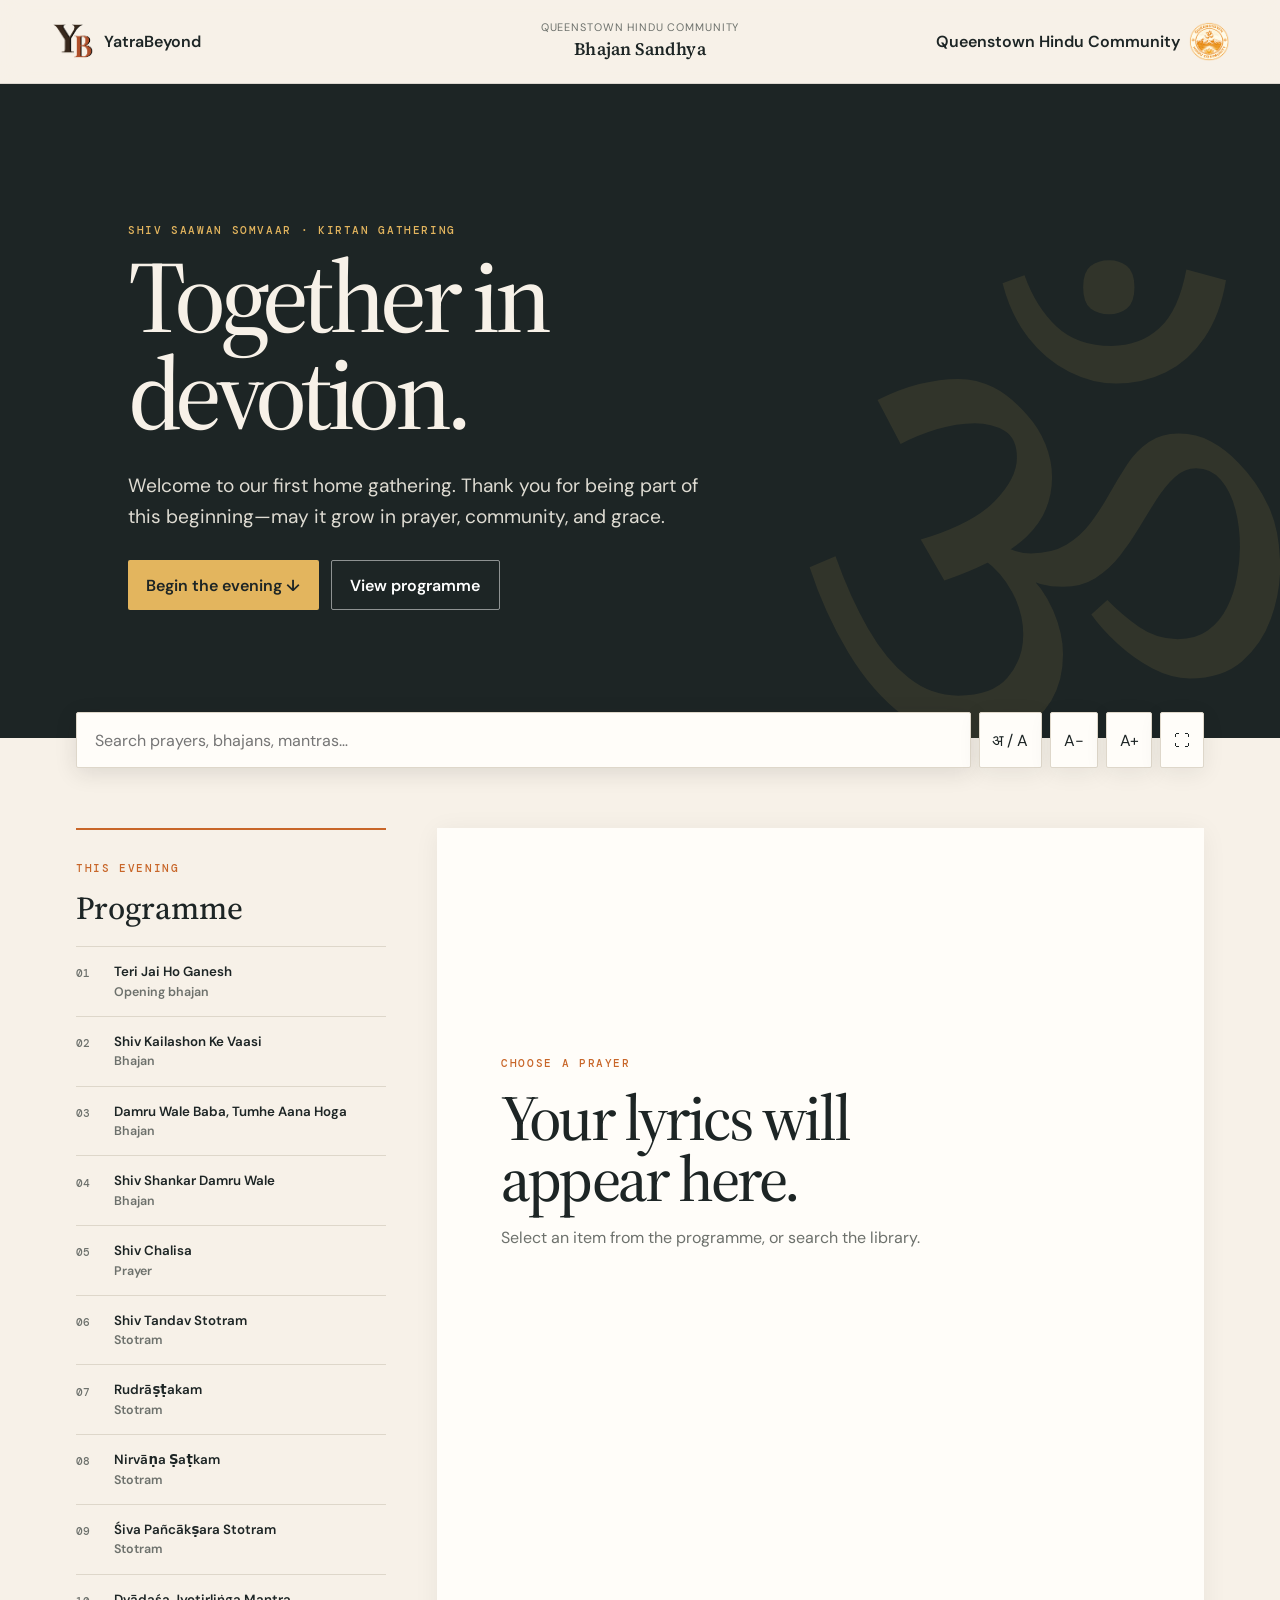
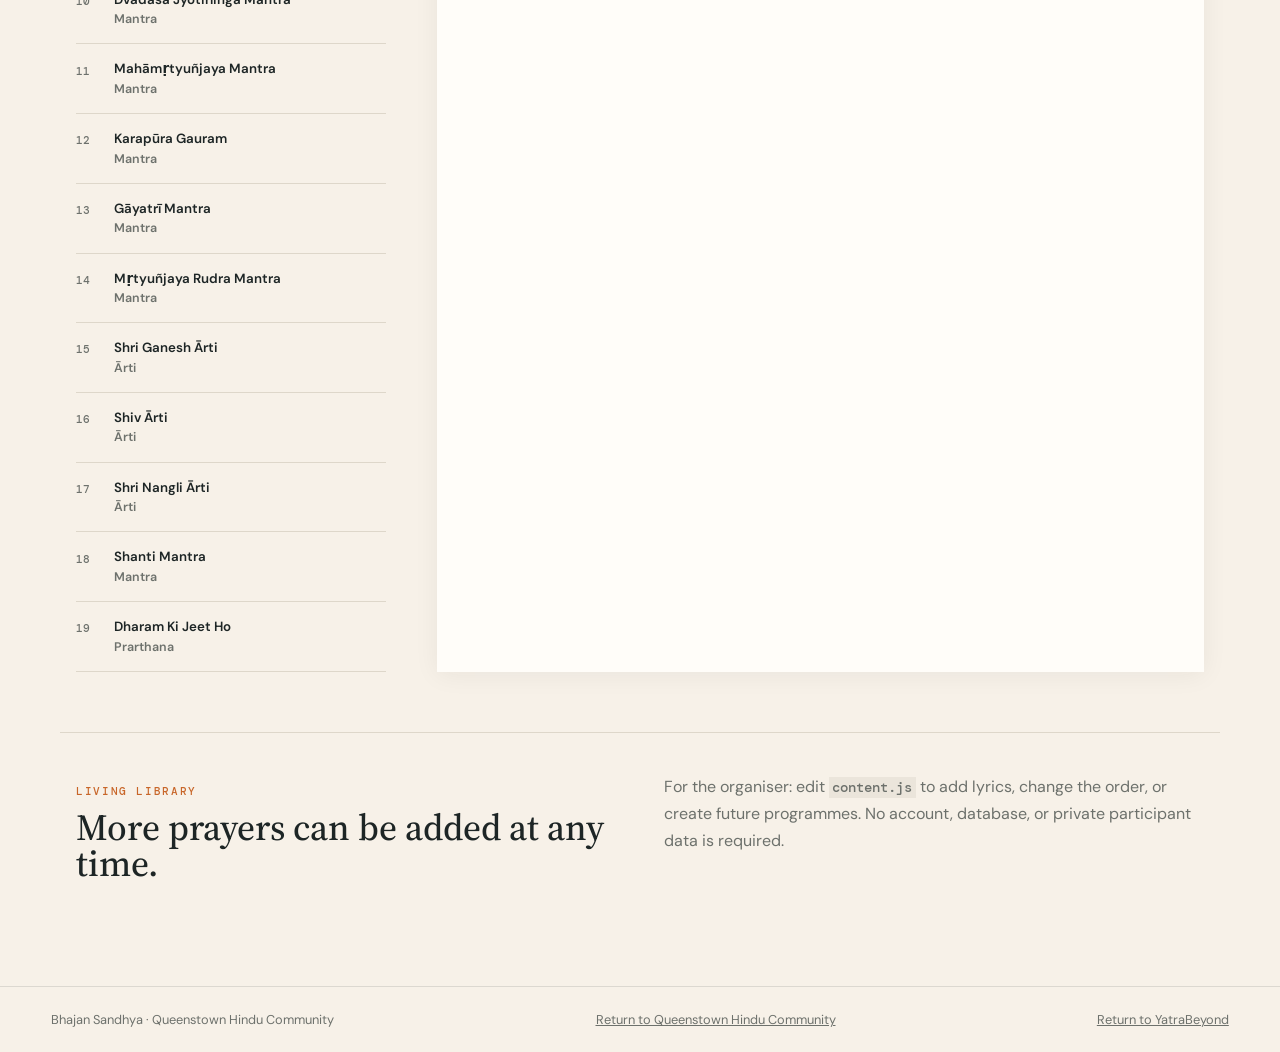
==== SaawanSomvaar/index.html @ 0677cb25 "Add Saawan Somvaar Bhajan Sandhya lyrics site at /SaawanSomvaar Adds the TV-friendly lyrics companio" ====
<!doctype html>
<html lang="en">
  <head>
    <meta charset="UTF-8" />
    <meta name="viewport" content="width=device-width, initial-scale=1.0" />
    <meta name="description" content="A TV-friendly lyrics companion for Queenstown Hindu Community Bhajan Sandhya." />
    <meta name="theme-color" content="#1d2525" />
    <title>Bhajan Sandhya | Queenstown Hindu Community</title>
    <link rel="preconnect" href="https://fonts.googleapis.com" />
    <link rel="preconnect" href="https://fonts.gstatic.com" crossorigin />
    <link href="https://fonts.googleapis.com/css2?family=DM+Mono:wght@400;500&family=DM+Sans:opsz,wght@9..40,400;9..40,500;9..40,600;9..40,700&family=Noto+Serif+Devanagari:wght@400;500;600;700&family=Source+Serif+4:opsz,wght@8..60,400;8..60,500;8..60,600;8..60,700&display=swap" rel="stylesheet" />
    <link rel="stylesheet" href="styles.css" />
    <link rel="stylesheet" href="fullscreen.css" />
    <link rel="stylesheet" href="branding.css" />
  </head>
  <body>
    <a class="skip-link" href="#main">Skip to lyrics</a>
    <header class="site-header">
      <a class="brand brand-yb" href="https://yatrabeyond.com" target="_blank" rel="noopener noreferrer" aria-label="Visit YatraBeyond">
        <span class="yb-logo-frame"><img src="YBpng.png" alt="YatraBeyond" /></span><span class="brand-label">YatraBeyond</span>
      </a>
      <div class="header-title"><span>Queenstown Hindu Community</span><strong>Bhajan Sandhya</strong></div>
      <a class="brand brand-qhc" href="/" aria-label="Return to Queenstown Hindu Community main site">
        <span class="brand-label">Queenstown Hindu Community</span><img class="qhc-logo" src="QHC.png" alt="Queenstown Hindu Community logo" />
      </a>
    </header>

    <main id="main">
      <section id="welcome" class="welcome" aria-labelledby="welcome-title">
        <p class="eyebrow">Shiv Saawan Somvaar · Kirtan gathering</p>
        <h1 id="welcome-title">Together in devotion.</h1>
        <p class="welcome-copy">Welcome to our first home gathering. Thank you for being part of this beginning—may it grow in prayer, community, and grace.</p>
        <div class="welcome-actions">
          <button class="button button-primary" id="start-programme">Begin the evening <span aria-hidden="true">↓</span></button>
          <button class="button button-quiet" id="open-programme">View programme</button>
        </div>
      </section>

      <section class="controls" aria-label="Lyrics controls">
        <label class="search"><span class="sr-only">Search lyrics and titles</span><input id="search" type="search" autocomplete="off" placeholder="Search prayers, bhajans, mantras…" /></label>
        <button class="icon-button" id="toggle-roman" aria-pressed="false" title="Show or hide Roman transliteration">अ / A</button>
        <button class="icon-button" id="font-down" title="Decrease text size">A−</button>
        <button class="icon-button" id="font-up" title="Increase text size">A+</button>
        <button class="icon-button" id="fullscreen" title="Fullscreen for TV">⛶</button>
      </section>

      <section class="app-layout">
        <aside class="programme-panel" aria-label="Programme order">
          <div class="panel-heading"><p class="eyebrow">This evening</p><h2>Programme</h2></div>
          <nav id="programme-list" class="programme-list"></nav>
        </aside>
        <article class="lyrics-panel" aria-live="polite">
          <div id="empty-state" class="empty-state"><p class="eyebrow">Choose a prayer</p><h2>Your lyrics will appear here.</h2><p>Select an item from the programme, or search the library.</p></div>
          <div id="lyrics-view" hidden>
            <div class="lyrics-topline"><span id="item-category"></span><span id="item-number"></span></div>
            <h2 id="item-title"></h2>
            <p id="item-subtitle" class="item-subtitle"></p>
            <p id="item-note" class="item-note" hidden></p>
            <div id="lyrics-content" class="lyrics-content"></div>
            <div class="lyrics-footer"><span id="source-note"></span><a href="https://yatrabeyond.com" target="_blank" rel="noopener noreferrer">YatraBeyond.com ↗</a></div>
          </div>
        </article>
      </section>

      <section id="library" class="library" aria-labelledby="library-title">
        <div><p class="eyebrow">Living library</p><h2 id="library-title">More prayers can be added at any time.</h2></div>
        <p>For the organiser: edit <code>content.js</code> to add lyrics, change the order, or create future programmes. No account, database, or private participant data is required.</p>
      </section>
    </main>
    <footer><span>Bhajan Sandhya · Queenstown Hindu Community</span><a href="/">Return to Queenstown Hindu Community</a><a href="https://yatrabeyond.com" target="_blank" rel="noopener noreferrer">Return to YatraBeyond</a></footer>
    <script src="content.js"></script>
    <script src="shiv-chalisa-dev.js"></script>
    <script src="app.js"></script>
  </body>
</html>
---- SaawanSomvaar/styles.css ----
:root{--ink:#1d2525;--pine:#263836;--saffron:#c86629;--gold:#e3b55e;--cream:#f7f1e8;--paper:#fffdf9;--muted:#6d716c;--line:#ded7ca;--size:1}*{box-sizing:border-box}html{scroll-behavior:smooth}body{margin:0;background:var(--cream);color:var(--ink);font-family:"DM Sans",system-ui,sans-serif;font-size:16px}.skip-link{position:absolute;left:-999px}.skip-link:focus{left:1rem;top:1rem;z-index:5;background:#fff;padding:.6rem}.site-header{height:84px;padding:0 clamp(1rem,4vw,4.5rem);display:grid;grid-template-columns:1fr auto 1fr;align-items:center;border-bottom:1px solid rgba(29,37,37,.12);background:rgba(247,241,232,.92);position:sticky;top:0;z-index:3;backdrop-filter:blur(12px)}.brand{display:flex;align-items:center;gap:.55rem;color:var(--ink);text-decoration:none;font-weight:600}.brand-qhc{justify-self:end}.logo-slot{width:32px;height:32px;border:1px solid var(--saffron);border-radius:50%;display:grid;place-items:center;color:var(--saffron);font:500 .7rem "DM Mono",monospace}.header-title{text-align:center;line-height:1.1;font-size:.68rem;letter-spacing:.08em;text-transform:uppercase;color:var(--muted)}.header-title strong{display:block;font:600 1.1rem "Source Serif 4",serif;letter-spacing:.01em;text-transform:none;color:var(--ink);margin-top:.15rem}.welcome{min-height:clamp(370px,55vh,590px);padding:clamp(4.5rem,10vw,9rem) clamp(1rem,10vw,12rem);position:relative;overflow:hidden;background:var(--ink);color:var(--cream)}.welcome:after{content:"ॐ";position:absolute;right:-.05em;bottom:-.35em;color:rgba(227,181,94,.1);font:clamp(16rem,45vw,44rem) "Noto Serif Devanagari",serif;line-height:1}.eyebrow{margin:0 0:.9rem;text-transform:uppercase;letter-spacing:.15em;font:500 .68rem "DM Mono",monospace;color:var(--saffron)}.welcome .eyebrow{color:var(--gold)}h1,h2{font-family:"Source Serif 4",Georgia,serif;font-weight:500}.welcome h1{position:relative;font-size:clamp(3.25rem,8vw,7rem);line-height:.95;letter-spacing:-.055em;max-width:700px;margin:0}.welcome-copy{position:relative;max-width:600px;line-height:1.65;font-size:clamp(1rem,1.5vw,1.2rem);color:#dedbd2;margin:1.7rem 0}.welcome-actions{position:relative;display:flex;gap:.75rem;flex-wrap:wrap}.button,.icon-button{font:inherit;border:0;cursor:pointer}.button{padding:.85rem 1.15rem;border-radius:2px;font-weight:600}.button-primary{background:var(--gold);color:var(--ink)}.button-quiet{border:1px solid rgba(255,255,255,.5);background:transparent;color:white}.controls{margin:-1.65rem auto 0;position:relative;z-index:2;max-width:1160px;padding:0 1rem;display:flex;gap:.5rem}.search{flex:1;background:var(--paper);box-shadow:0 5px 22px rgba(31,36,32,.12);border:1px solid var(--line);border-radius:2px}.search input{width:100%;padding:1.05rem 1.1rem;border:0;background:transparent;font:inherit;color:var(--ink);outline-offset:-3px}.icon-button{background:var(--paper);padding:.7rem .8rem;border:1px solid var(--line);box-shadow:0 5px 22px rgba(31,36,32,.08);border-radius:2px;color:var(--ink)}.icon-button[aria-pressed="true"]{background:var(--pine);color:white}.app-layout{display:grid;grid-template-columns:minmax(235px,310px) minmax(0,1fr);gap:clamp(1.5rem,4vw,4rem);max-width:1160px;margin:3.75rem auto;padding:0 1rem}.programme-panel{border-top:2px solid var(--saffron)}.panel-heading{padding:1.25rem 0 1rem;border-bottom:1px solid var(--line)}.panel-heading h2{font-size:2rem;margin:0}.programme-list{display:flex;flex-direction:column}.programme-item{width:100%;padding:1rem 0;text-align:left;border:0;border-bottom:1px solid var(--line);background:transparent;cursor:pointer;color:var(--ink);display:grid;grid-template-columns:2rem 1fr;gap:.4rem;font-family:inherit}.programme-item:hover,.programme-item[aria-current="true"]{color:var(--saffron)}.programme-item small{font:500 .7rem "DM Mono",monospace;color:var(--muted);padding-top:.2rem}.programme-item span{font-weight:600;line-height:1.3}.programme-item em{display:block;font-style:normal;color:var(--muted);font-size:.78rem;margin-top:.2rem}.lyrics-panel{background:var(--paper);min-height:680px;padding:clamp(1.5rem,5vw,5rem);box-shadow:0 3px 24px rgba(31,36,32,.06)}.empty-state{max-width:430px;padding-top:clamp(5rem,17vh,12rem)}.empty-state h2{font-size:clamp(2.4rem,4vw,4rem);line-height:1;margin:.2rem 0 1rem}.empty-state p:last-child{line-height:1.6;color:var(--muted)}.lyrics-topline{display:flex;justify-content:space-between;gap:1rem;color:var(--muted);font:500 .68rem "DM Mono",monospace;text-transform:uppercase;letter-spacing:.08em}.lyrics-panel h2{font-size:clamp(2.6rem,5vw,5rem);line-height:.95;letter-spacing:-.045em;margin:1.1rem 0 .8rem}.item-subtitle{font-size:1.05rem;color:var(--muted);margin:0 0 1.8rem;line-height:1.45}.item-note{border-left:2px solid var(--gold);padding:.65rem 1rem;background:#fff8e9;color:#625030;line-height:1.5}.lyrics-content{font-size:calc(1.08rem * var(--size));line-height:1.63}.verse{padding:1.55rem 0;border-top:1px solid var(--line)}.devanagari{font-family:"Noto Serif Devanagari","Nirmala UI",serif;font-size:calc(1.46em * var(--size));line-height:1.55;white-space:pre-line}.roman{font-family:"Source Serif 4",Georgia,serif;font-size:calc(1em * var(--size));line-height:1.55;color:#5a615c;white-space:pre-line;margin-top:.42rem}.roman[hidden]{display:none}.placeholder{padding:1.25rem;background:#fff8e9;border:1px dashed #d8c18c;color:#625030;line-height:1.6}.lyrics-footer{margin-top:3rem;padding-top:1rem;border-top:1px solid var(--line);display:flex;justify-content:space-between;gap:1rem;font-size:.8rem;color:var(--muted)}.lyrics-footer a,footer a{color:inherit}.library{max-width:1160px;margin:0 auto 4rem;padding:2.5rem 1rem;border-top:1px solid var(--line);display:grid;grid-template-columns:1fr 1fr;gap:3rem}.library h2{font-size:2.3rem;line-height:1;margin:0}.library>p{margin:0;line-height:1.7;color:var(--muted)}code{font:500 .85em "DM Mono",monospace;background:#ebe5db;padding:.15em .25em}footer{border-top:1px solid rgba(29,37,37,.12);padding:1.5rem clamp(1rem,4vw,4.5rem);display:flex;justify-content:space-between;gap:1rem;font-size:.8rem;color:var(--muted)}.sr-only{position:absolute;width:1px;height:1px;overflow:hidden;clip:rect(0,0,0,0)}@media(max-width:700px){.site-header{height:65px;grid-template-columns:1fr auto}.header-title{display:none}.brand-yb span:last-child{display:none}.app-layout{grid-template-columns:1fr;margin-top:2.5rem}.programme-panel{order:2}.lyrics-panel{min-height:500px}.library{grid-template-columns:1fr;gap:1.25rem}.controls{gap:.3rem}.icon-button{padding:.7rem .55rem}.welcome{padding-top:5rem}.brand-qhc span:first-child{display:none}}@media print{.site-header,.welcome,.controls,.programme-panel,.library,footer{display:none}.app-layout{display:block;margin:0;padding:0}.lyrics-panel{box-shadow:none;padding:0}.roman{display:block!important}}
---- SaawanSomvaar/fullscreen.css ----
/* The normal lyrics card remains centred; fullscreen turns that card into the TV reader. */
.lyrics-panel:fullscreen {
  width: 100vw;
  height: 100vh;
  min-height: 0;
  overflow-y: auto;
  padding: clamp(2rem, 5vw, 7rem) clamp(2rem, 9vw, 13rem);
  background: var(--paper);
  box-shadow: none;
}

.lyrics-panel:fullscreen #lyrics-view {
  max-width: min(100%, 1500px);
  margin: 0 auto;
}

.lyrics-panel:fullscreen h2 { font-size: clamp(3.5rem, 7vw, 8rem); }
.lyrics-panel:fullscreen .lyrics-content { font-size: clamp(1.35rem, 2.05vw, 2.55rem); line-height: 1.55; }
.lyrics-panel:fullscreen .verse { padding: 2.1rem 0; }
.lyrics-panel:fullscreen .lyrics-topline,
.lyrics-panel:fullscreen .lyrics-footer { font-size: clamp(.8rem, 1vw, 1.05rem); }
---- SaawanSomvaar/branding.css ----
.yb-logo-frame {
  width: 44px;
  height: 38px;
  overflow: hidden;
  display: block;
  position: relative;
}

.yb-logo-frame img {
  width: 64px;
  height: 64px;
  max-width: none;
  position: absolute;
  left: -10px;
  top: -14px;
  mix-blend-mode: multiply;
}

.qhc-logo {
  width: 40px;
  height: 40px;
  object-fit: contain;
}

@media (max-width: 700px) {
  .brand-yb .brand-label,
  .brand-qhc .brand-label { display: none; }
}
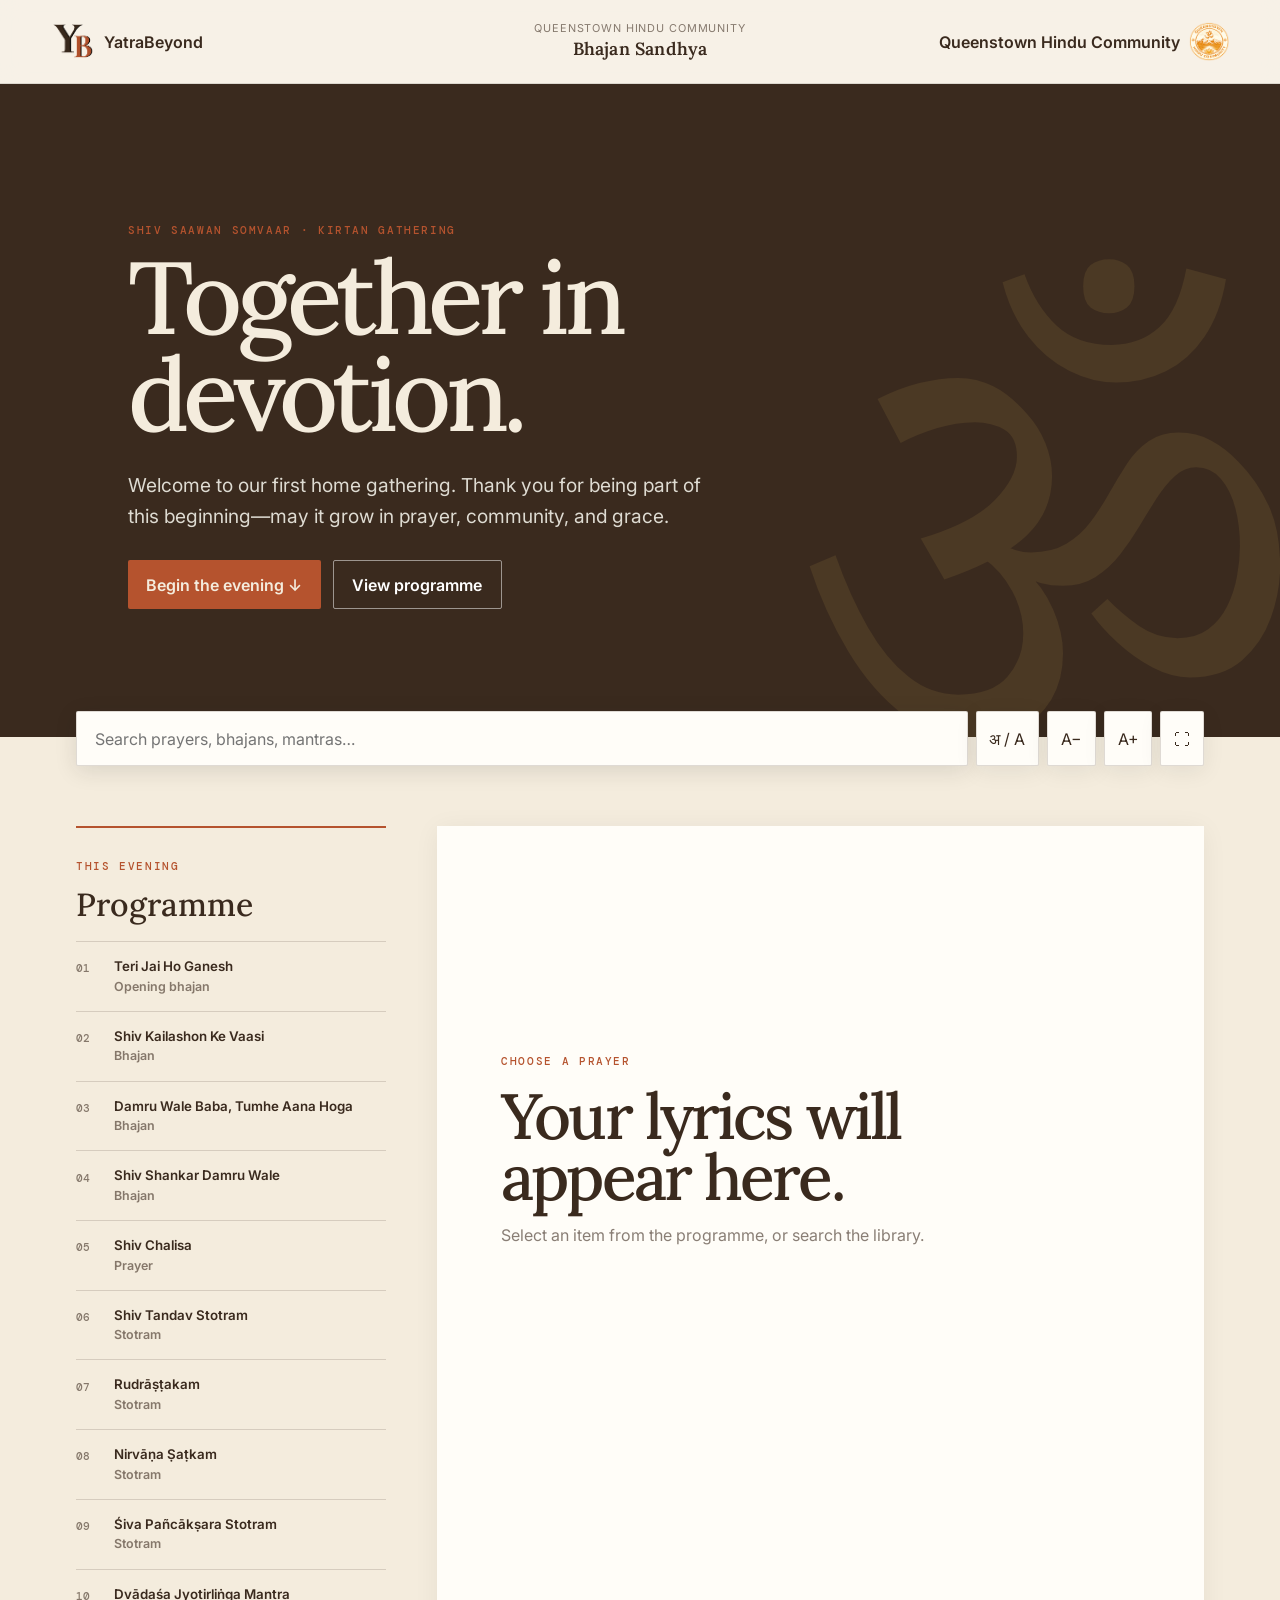
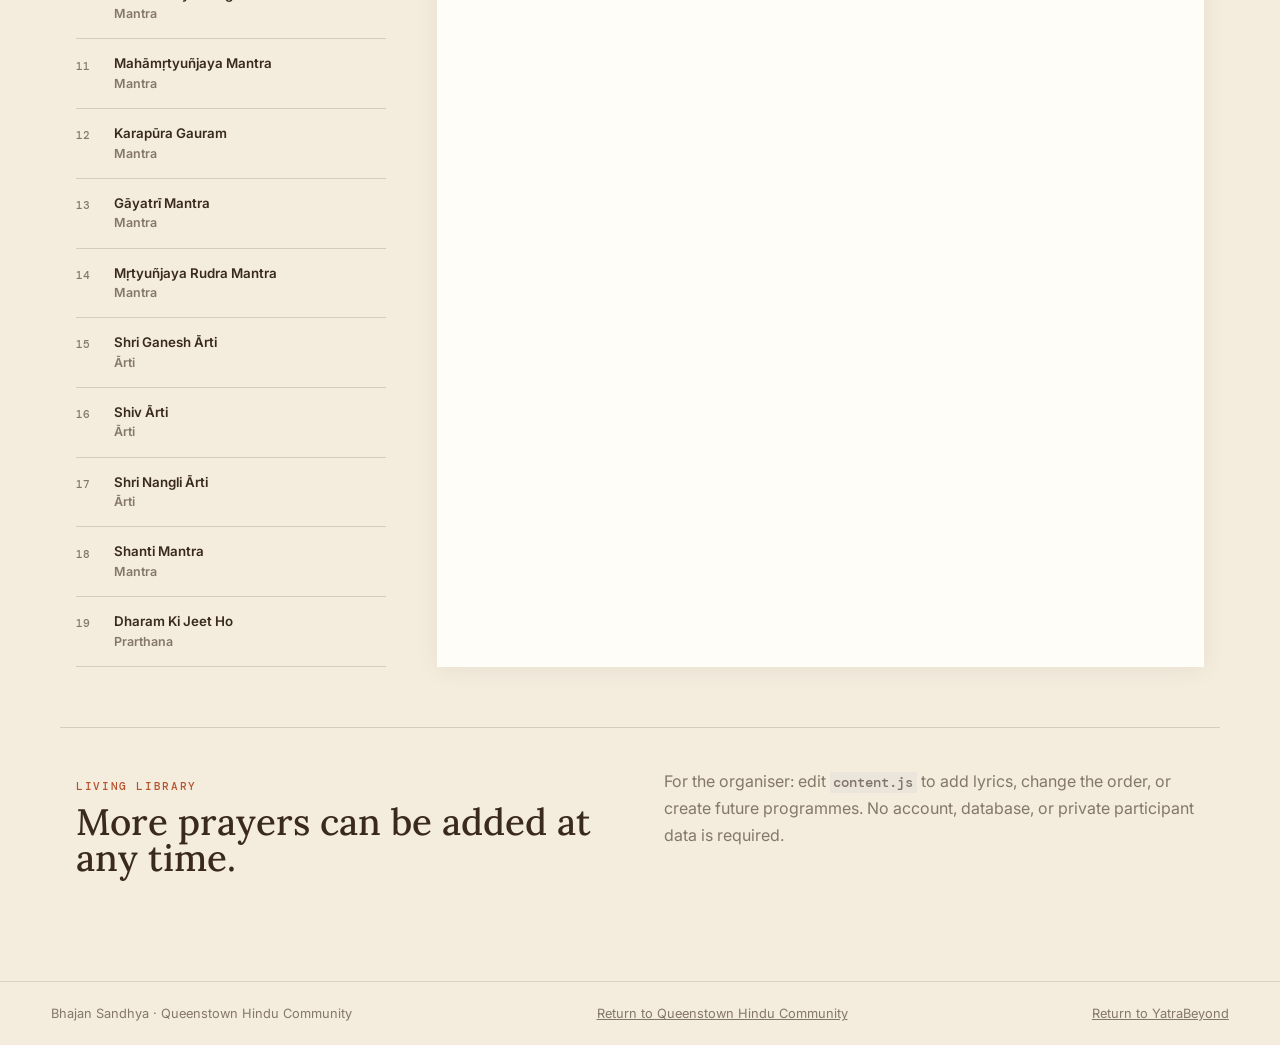
==== commit 7314fb26: "Re-theme Saawan Somvaar to YatraBeyond brand colours/fonts Remaps the page's palette to YB's brand t" ====
--- a/SaawanSomvaar/index.html
+++ b/SaawanSomvaar/index.html
@@ -4,11 +4,11 @@
     <meta charset="UTF-8" />
     <meta name="viewport" content="width=device-width, initial-scale=1.0" />
     <meta name="description" content="A TV-friendly lyrics companion for Queenstown Hindu Community Bhajan Sandhya." />
-    <meta name="theme-color" content="#1d2525" />
+    <meta name="theme-color" content="#3A2A1E" />
     <title>Bhajan Sandhya | Queenstown Hindu Community</title>
     <link rel="preconnect" href="https://fonts.googleapis.com" />
     <link rel="preconnect" href="https://fonts.gstatic.com" crossorigin />
-    <link href="https://fonts.googleapis.com/css2?family=DM+Mono:wght@400;500&family=DM+Sans:opsz,wght@9..40,400;9..40,500;9..40,600;9..40,700&family=Noto+Serif+Devanagari:wght@400;500;600;700&family=Source+Serif+4:opsz,wght@8..60,400;8..60,500;8..60,600;8..60,700&display=swap" rel="stylesheet" />
+    <link href="https://fonts.googleapis.com/css2?family=DM+Mono:wght@400;500&family=Inter:opsz,wght@14..32,400;14..32,500;14..32,600;14..32,700&family=Noto+Serif+Devanagari:wght@400;500;600;700&family=Tiro+Devanagari+Hindi:ital@0;1&family=Lora:ital,wght@0,400;0,500;0,600;0,700;1,400&display=swap" rel="stylesheet" />
     <link rel="stylesheet" href="styles.css" />
     <link rel="stylesheet" href="fullscreen.css" />
     <link rel="stylesheet" href="branding.css" />
@@ -50,6 +50,7 @@
           <nav id="programme-list" class="programme-list"></nav>
         </aside>
         <article class="lyrics-panel" aria-live="polite">
+          <button type="button" id="exit-fullscreen" class="exit-fullscreen-btn" aria-label="Exit fullscreen">✕ Exit fullscreen</button>
           <div id="empty-state" class="empty-state"><p class="eyebrow">Choose a prayer</p><h2>Your lyrics will appear here.</h2><p>Select an item from the programme, or search the library.</p></div>
           <div id="lyrics-view" hidden>
             <div class="lyrics-topline"><span id="item-category"></span><span id="item-number"></span></div>
--- a/SaawanSomvaar/styles.css
+++ b/SaawanSomvaar/styles.css
@@ -1 +1 @@
-:root{--ink:#1d2525;--pine:#263836;--saffron:#c86629;--gold:#e3b55e;--cream:#f7f1e8;--paper:#fffdf9;--muted:#6d716c;--line:#ded7ca;--size:1}*{box-sizing:border-box}html{scroll-behavior:smooth}body{margin:0;background:var(--cream);color:var(--ink);font-family:"DM Sans",system-ui,sans-serif;font-size:16px}.skip-link{position:absolute;left:-999px}.skip-link:focus{left:1rem;top:1rem;z-index:5;background:#fff;padding:.6rem}.site-header{height:84px;padding:0 clamp(1rem,4vw,4.5rem);display:grid;grid-template-columns:1fr auto 1fr;align-items:center;border-bottom:1px solid rgba(29,37,37,.12);background:rgba(247,241,232,.92);position:sticky;top:0;z-index:3;backdrop-filter:blur(12px)}.brand{display:flex;align-items:center;gap:.55rem;color:var(--ink);text-decoration:none;font-weight:600}.brand-qhc{justify-self:end}.logo-slot{width:32px;height:32px;border:1px solid var(--saffron);border-radius:50%;display:grid;place-items:center;color:var(--saffron);font:500 .7rem "DM Mono",monospace}.header-title{text-align:center;line-height:1.1;font-size:.68rem;letter-spacing:.08em;text-transform:uppercase;color:var(--muted)}.header-title strong{display:block;font:600 1.1rem "Source Serif 4",serif;letter-spacing:.01em;text-transform:none;color:var(--ink);margin-top:.15rem}.welcome{min-height:clamp(370px,55vh,590px);padding:clamp(4.5rem,10vw,9rem) clamp(1rem,10vw,12rem);position:relative;overflow:hidden;background:var(--ink);color:var(--cream)}.welcome:after{content:"ॐ";position:absolute;right:-.05em;bottom:-.35em;color:rgba(227,181,94,.1);font:clamp(16rem,45vw,44rem) "Noto Serif Devanagari",serif;line-height:1}.eyebrow{margin:0 0:.9rem;text-transform:uppercase;letter-spacing:.15em;font:500 .68rem "DM Mono",monospace;color:var(--saffron)}.welcome .eyebrow{color:var(--gold)}h1,h2{font-family:"Source Serif 4",Georgia,serif;font-weight:500}.welcome h1{position:relative;font-size:clamp(3.25rem,8vw,7rem);line-height:.95;letter-spacing:-.055em;max-width:700px;margin:0}.welcome-copy{position:relative;max-width:600px;line-height:1.65;font-size:clamp(1rem,1.5vw,1.2rem);color:#dedbd2;margin:1.7rem 0}.welcome-actions{position:relative;display:flex;gap:.75rem;flex-wrap:wrap}.button,.icon-button{font:inherit;border:0;cursor:pointer}.button{padding:.85rem 1.15rem;border-radius:2px;font-weight:600}.button-primary{background:var(--gold);color:var(--ink)}.button-quiet{border:1px solid rgba(255,255,255,.5);background:transparent;color:white}.controls{margin:-1.65rem auto 0;position:relative;z-index:2;max-width:1160px;padding:0 1rem;display:flex;gap:.5rem}.search{flex:1;background:var(--paper);box-shadow:0 5px 22px rgba(31,36,32,.12);border:1px solid var(--line);border-radius:2px}.search input{width:100%;padding:1.05rem 1.1rem;border:0;background:transparent;font:inherit;color:var(--ink);outline-offset:-3px}.icon-button{background:var(--paper);padding:.7rem .8rem;border:1px solid var(--line);box-shadow:0 5px 22px rgba(31,36,32,.08);border-radius:2px;color:var(--ink)}.icon-button[aria-pressed="true"]{background:var(--pine);color:white}.app-layout{display:grid;grid-template-columns:minmax(235px,310px) minmax(0,1fr);gap:clamp(1.5rem,4vw,4rem);max-width:1160px;margin:3.75rem auto;padding:0 1rem}.programme-panel{border-top:2px solid var(--saffron)}.panel-heading{padding:1.25rem 0 1rem;border-bottom:1px solid var(--line)}.panel-heading h2{font-size:2rem;margin:0}.programme-list{display:flex;flex-direction:column}.programme-item{width:100%;padding:1rem 0;text-align:left;border:0;border-bottom:1px solid var(--line);background:transparent;cursor:pointer;color:var(--ink);display:grid;grid-template-columns:2rem 1fr;gap:.4rem;font-family:inherit}.programme-item:hover,.programme-item[aria-current="true"]{color:var(--saffron)}.programme-item small{font:500 .7rem "DM Mono",monospace;color:var(--muted);padding-top:.2rem}.programme-item span{font-weight:600;line-height:1.3}.programme-item em{display:block;font-style:normal;color:var(--muted);font-size:.78rem;margin-top:.2rem}.lyrics-panel{background:var(--paper);min-height:680px;padding:clamp(1.5rem,5vw,5rem);box-shadow:0 3px 24px rgba(31,36,32,.06)}.empty-state{max-width:430px;padding-top:clamp(5rem,17vh,12rem)}.empty-state h2{font-size:clamp(2.4rem,4vw,4rem);line-height:1;margin:.2rem 0 1rem}.empty-state p:last-child{line-height:1.6;color:var(--muted)}.lyrics-topline{display:flex;justify-content:space-between;gap:1rem;color:var(--muted);font:500 .68rem "DM Mono",monospace;text-transform:uppercase;letter-spacing:.08em}.lyrics-panel h2{font-size:clamp(2.6rem,5vw,5rem);line-height:.95;letter-spacing:-.045em;margin:1.1rem 0 .8rem}.item-subtitle{font-size:1.05rem;color:var(--muted);margin:0 0 1.8rem;line-height:1.45}.item-note{border-left:2px solid var(--gold);padding:.65rem 1rem;background:#fff8e9;color:#625030;line-height:1.5}.lyrics-content{font-size:calc(1.08rem * var(--size));line-height:1.63}.verse{padding:1.55rem 0;border-top:1px solid var(--line)}.devanagari{font-family:"Noto Serif Devanagari","Nirmala UI",serif;font-size:calc(1.46em * var(--size));line-height:1.55;white-space:pre-line}.roman{font-family:"Source Serif 4",Georgia,serif;font-size:calc(1em * var(--size));line-height:1.55;color:#5a615c;white-space:pre-line;margin-top:.42rem}.roman[hidden]{display:none}.placeholder{padding:1.25rem;background:#fff8e9;border:1px dashed #d8c18c;color:#625030;line-height:1.6}.lyrics-footer{margin-top:3rem;padding-top:1rem;border-top:1px solid var(--line);display:flex;justify-content:space-between;gap:1rem;font-size:.8rem;color:var(--muted)}.lyrics-footer a,footer a{color:inherit}.library{max-width:1160px;margin:0 auto 4rem;padding:2.5rem 1rem;border-top:1px solid var(--line);display:grid;grid-template-columns:1fr 1fr;gap:3rem}.library h2{font-size:2.3rem;line-height:1;margin:0}.library>p{margin:0;line-height:1.7;color:var(--muted)}code{font:500 .85em "DM Mono",monospace;background:#ebe5db;padding:.15em .25em}footer{border-top:1px solid rgba(29,37,37,.12);padding:1.5rem clamp(1rem,4vw,4.5rem);display:flex;justify-content:space-between;gap:1rem;font-size:.8rem;color:var(--muted)}.sr-only{position:absolute;width:1px;height:1px;overflow:hidden;clip:rect(0,0,0,0)}@media(max-width:700px){.site-header{height:65px;grid-template-columns:1fr auto}.header-title{display:none}.brand-yb span:last-child{display:none}.app-layout{grid-template-columns:1fr;margin-top:2.5rem}.programme-panel{order:2}.lyrics-panel{min-height:500px}.library{grid-template-columns:1fr;gap:1.25rem}.controls{gap:.3rem}.icon-button{padding:.7rem .55rem}.welcome{padding-top:5rem}.brand-qhc span:first-child{display:none}}@media print{.site-header,.welcome,.controls,.programme-panel,.library,footer{display:none}.app-layout{display:block;margin:0;padding:0}.lyrics-panel{box-shadow:none;padding:0}.roman{display:block!important}}
+:root{--ink:#3A2A1E;--pine:#3A2A1E;--saffron:#B5532E;--cream:#F4ECDD;--paper:#FFFDF8;--muted:rgba(58,42,30,.6);--line:rgba(58,42,30,.16);--size:1}*{box-sizing:border-box}html{scroll-behavior:smooth}body{margin:0;background:var(--cream);color:var(--ink);font-family:"Inter",system-ui,sans-serif;font-size:16px}.skip-link{position:absolute;left:-999px}.skip-link:focus{left:1rem;top:1rem;z-index:5;background:#fff;padding:.6rem}.site-header{height:84px;padding:0 clamp(1rem,4vw,4.5rem);display:grid;grid-template-columns:1fr auto 1fr;align-items:center;border-bottom:1px solid rgba(29,37,37,.12);background:rgba(247,241,232,.92);position:sticky;top:0;z-index:3;backdrop-filter:blur(12px)}.brand{display:flex;align-items:center;gap:.55rem;color:var(--ink);text-decoration:none;font-weight:600}.brand-qhc{justify-self:end}.logo-slot{width:32px;height:32px;border:1px solid var(--saffron);border-radius:50%;display:grid;place-items:center;color:var(--saffron);font:500 .7rem "DM Mono",monospace}.header-title{text-align:center;line-height:1.1;font-size:.68rem;letter-spacing:.08em;text-transform:uppercase;color:var(--muted)}.header-title strong{display:block;font:600 1.1rem "Lora",serif;letter-spacing:.01em;text-transform:none;color:var(--ink);margin-top:.15rem}.welcome{min-height:clamp(370px,55vh,590px);padding:clamp(4.5rem,10vw,9rem) clamp(1rem,10vw,12rem);position:relative;overflow:hidden;background:var(--ink);color:var(--cream)}.welcome:after{content:"ॐ";position:absolute;right:-.05em;bottom:-.35em;color:rgba(227,181,94,.1);font:clamp(16rem,45vw,44rem) "Noto Serif Devanagari",serif;line-height:1}.eyebrow{margin:0 0:.9rem;text-transform:uppercase;letter-spacing:.15em;font:500 .68rem "DM Mono",monospace;color:var(--saffron)}.welcome .eyebrow{color:var(--saffron)}h1,h2{font-family:"Lora",Georgia,serif;font-weight:500}.welcome h1{position:relative;font-size:clamp(3.25rem,8vw,7rem);line-height:.95;letter-spacing:-.055em;max-width:700px;margin:0}.welcome-copy{position:relative;max-width:600px;line-height:1.65;font-size:clamp(1rem,1.5vw,1.2rem);color:#dedbd2;margin:1.7rem 0}.welcome-actions{position:relative;display:flex;gap:.75rem;flex-wrap:wrap}.button,.icon-button{font:inherit;border:0;cursor:pointer}.button{padding:.85rem 1.15rem;border-radius:2px;font-weight:600}.button-primary{background:var(--saffron);color:var(--cream)}.button-quiet{border:1px solid rgba(255,255,255,.5);background:transparent;color:white}.controls{margin:-1.65rem auto 0;position:relative;z-index:2;max-width:1160px;padding:0 1rem;display:flex;gap:.5rem}.search{flex:1;background:var(--paper);box-shadow:0 5px 22px rgba(31,36,32,.12);border:1px solid var(--line);border-radius:2px}.search input{width:100%;padding:1.05rem 1.1rem;border:0;background:transparent;font:inherit;color:var(--ink);outline-offset:-3px}.icon-button{background:var(--paper);padding:.7rem .8rem;border:1px solid var(--line);box-shadow:0 5px 22px rgba(31,36,32,.08);border-radius:2px;color:var(--ink)}.icon-button[aria-pressed="true"]{background:var(--pine);color:white}.app-layout{display:grid;grid-template-columns:minmax(235px,310px) minmax(0,1fr);gap:clamp(1.5rem,4vw,4rem);max-width:1160px;margin:3.75rem auto;padding:0 1rem}.programme-panel{border-top:2px solid var(--saffron)}.panel-heading{padding:1.25rem 0 1rem;border-bottom:1px solid var(--line)}.panel-heading h2{font-size:2rem;margin:0}.programme-list{display:flex;flex-direction:column}.programme-item{width:100%;padding:1rem 0;text-align:left;border:0;border-bottom:1px solid var(--line);background:transparent;cursor:pointer;color:var(--ink);display:grid;grid-template-columns:2rem 1fr;gap:.4rem;font-family:inherit}.programme-item:hover,.programme-item[aria-current="true"]{color:var(--saffron)}.programme-item small{font:500 .7rem "DM Mono",monospace;color:var(--muted);padding-top:.2rem}.programme-item span{font-weight:600;line-height:1.3}.programme-item em{display:block;font-style:normal;color:var(--muted);font-size:.78rem;margin-top:.2rem}.lyrics-panel{background:var(--paper);min-height:680px;padding:clamp(1.5rem,5vw,5rem);box-shadow:0 3px 24px rgba(31,36,32,.06)}.empty-state{max-width:430px;padding-top:clamp(5rem,17vh,12rem)}.empty-state h2{font-size:clamp(2.4rem,4vw,4rem);line-height:1;margin:.2rem 0 1rem}.empty-state p:last-child{line-height:1.6;color:var(--muted)}.lyrics-topline{display:flex;justify-content:space-between;gap:1rem;color:var(--muted);font:500 .68rem "DM Mono",monospace;text-transform:uppercase;letter-spacing:.08em}.lyrics-panel h2{font-size:clamp(2.6rem,5vw,5rem);line-height:.95;letter-spacing:-.045em;margin:1.1rem 0 .8rem}.item-subtitle{font-size:1.05rem;color:var(--muted);margin:0 0 1.8rem;line-height:1.45}.item-note{border-left:2px solid var(--saffron);padding:.65rem 1rem;background:#fff8e9;color:#625030;line-height:1.5}.lyrics-content{font-size:calc(1.08rem * var(--size));line-height:1.63}.verse{padding:1.55rem 0;border-top:1px solid var(--line)}.devanagari{font-family:"Noto Serif Devanagari","Tiro Devanagari Hindi",serif;font-size:calc(1.46em * var(--size));line-height:1.55;white-space:pre-line}.roman{font-family:"Lora",Georgia,serif;font-size:calc(1em * var(--size));line-height:1.55;color:#5a615c;white-space:pre-line;margin-top:.42rem}.roman[hidden]{display:none}.placeholder{padding:1.25rem;background:#fff8e9;border:1px dashed #d8c18c;color:#625030;line-height:1.6}.lyrics-footer{margin-top:3rem;padding-top:1rem;border-top:1px solid var(--line);display:flex;justify-content:space-between;gap:1rem;font-size:.8rem;color:var(--muted)}.lyrics-footer a,footer a{color:inherit}.library{max-width:1160px;margin:0 auto 4rem;padding:2.5rem 1rem;border-top:1px solid var(--line);display:grid;grid-template-columns:1fr 1fr;gap:3rem}.library h2{font-size:2.3rem;line-height:1;margin:0}.library>p{margin:0;line-height:1.7;color:var(--muted)}code{font:500 .85em "DM Mono",monospace;background:#ebe5db;padding:.15em .25em}footer{border-top:1px solid rgba(29,37,37,.12);padding:1.5rem clamp(1rem,4vw,4.5rem);display:flex;justify-content:space-between;gap:1rem;font-size:.8rem;color:var(--muted)}.sr-only{position:absolute;width:1px;height:1px;overflow:hidden;clip:rect(0,0,0,0)}@media(max-width:700px){.site-header{height:65px;grid-template-columns:1fr auto}.header-title{display:none}.brand-yb span:last-child{display:none}.app-layout{grid-template-columns:1fr;margin-top:2.5rem}.programme-panel{order:2}.lyrics-panel{min-height:500px}.library{grid-template-columns:1fr;gap:1.25rem}.controls{gap:.3rem}.icon-button{padding:.7rem .55rem}.welcome{padding-top:5rem}.brand-qhc span:first-child{display:none}}@media print{.site-header,.welcome,.controls,.programme-panel,.library,footer{display:none}.app-layout{display:block;margin:0;padding:0}.lyrics-panel{box-shadow:none;padding:0}.roman{display:block!important}}
--- a/SaawanSomvaar/fullscreen.css
+++ b/SaawanSomvaar/fullscreen.css
@@ -19,3 +19,26 @@
 .lyrics-panel:fullscreen .verse { padding: 2.1rem 0; }
 .lyrics-panel:fullscreen .lyrics-topline,
 .lyrics-panel:fullscreen .lyrics-footer { font-size: clamp(.8rem, 1vw, 1.05rem); }
+
+/* Mouse-only escape hatch: the main toolbar's fullscreen button lives outside
+   .lyrics-panel, so it disappears once fullscreen engages. This button lives
+   inside the fullscreened element itself, so it stays reachable. Esc still works too. */
+.exit-fullscreen-btn { display: none; }
+.lyrics-panel:fullscreen .exit-fullscreen-btn {
+  display: inline-flex;
+  align-items: center;
+  gap: .4rem;
+  position: fixed;
+  top: 1.5rem;
+  right: 1.5rem;
+  z-index: 20;
+  padding: .6rem 1rem;
+  border: 1px solid var(--line);
+  border-radius: 999px;
+  background: var(--paper);
+  color: var(--ink);
+  font: 500 .8rem "Inter", system-ui, sans-serif;
+  box-shadow: 0 5px 22px rgba(31, 36, 32, .12);
+  cursor: pointer;
+}
+.lyrics-panel:fullscreen .exit-fullscreen-btn:hover { border-color: var(--saffron); color: var(--saffron); }
